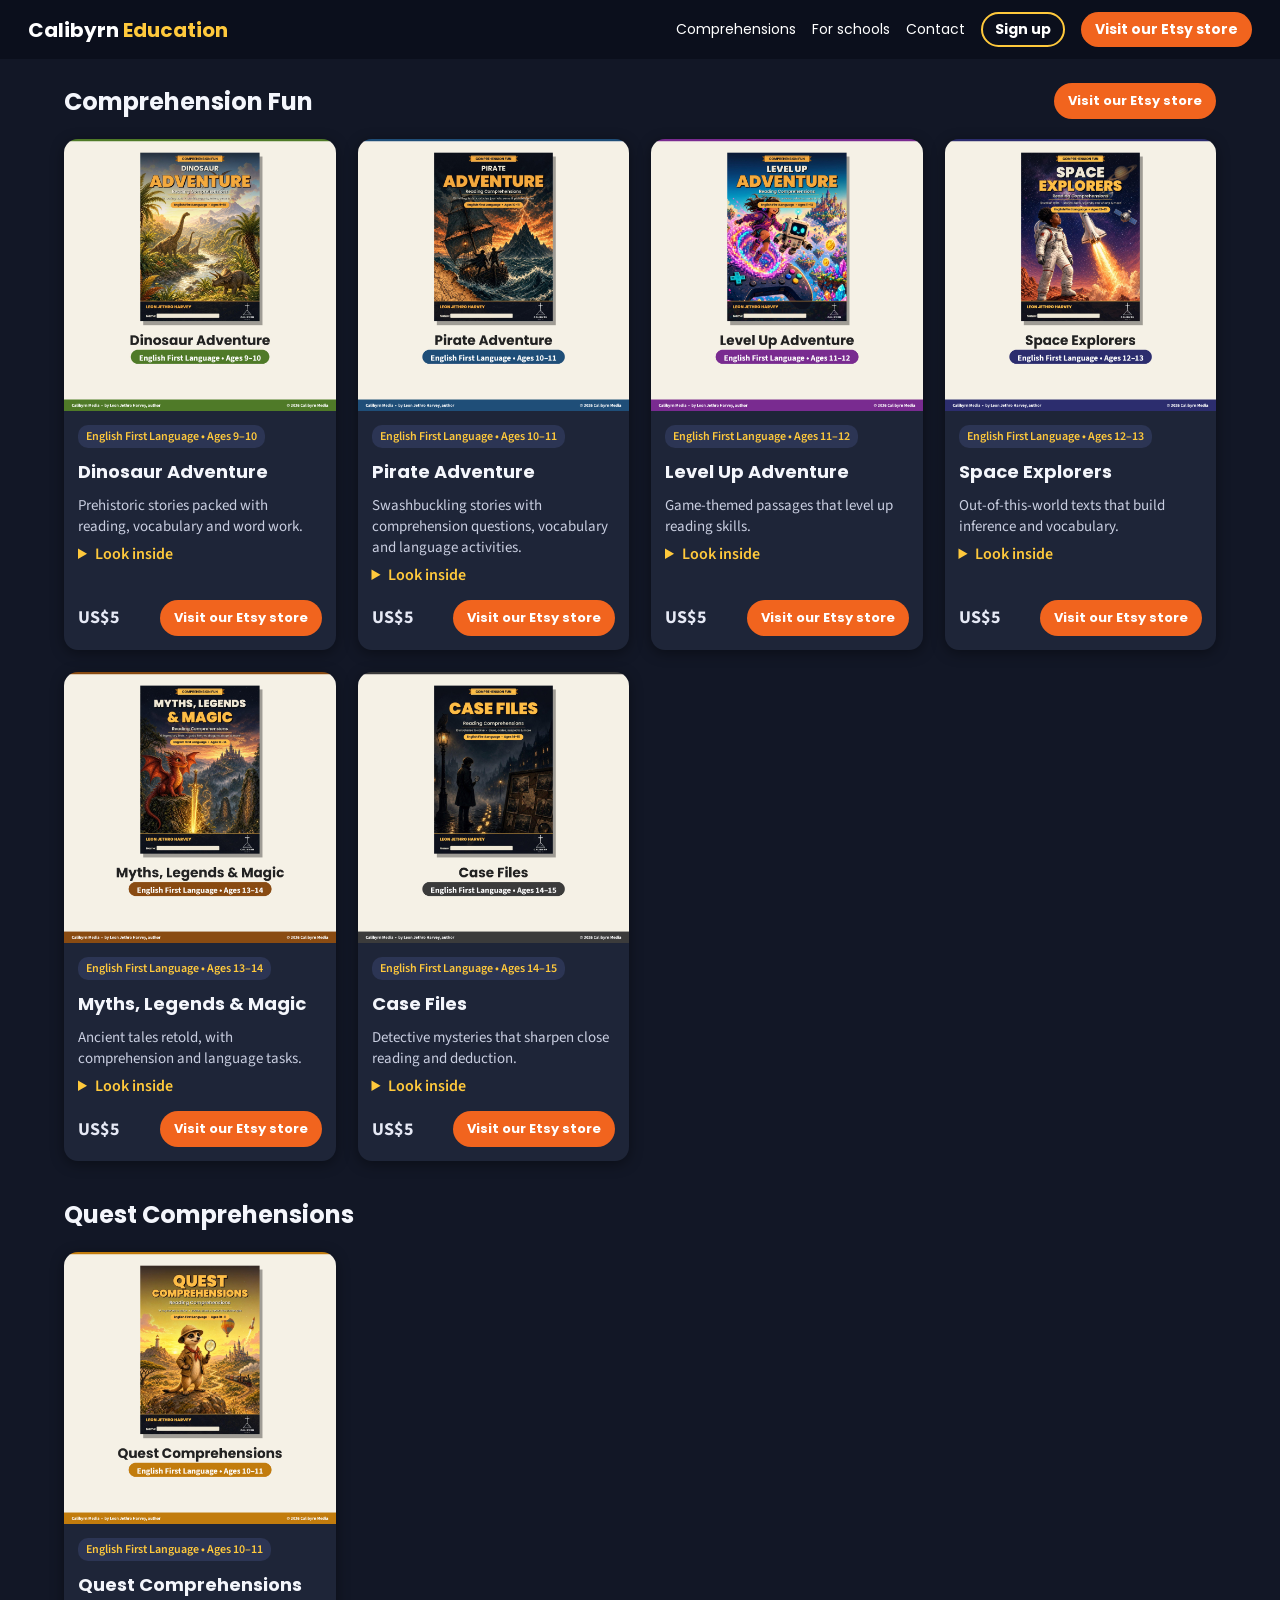
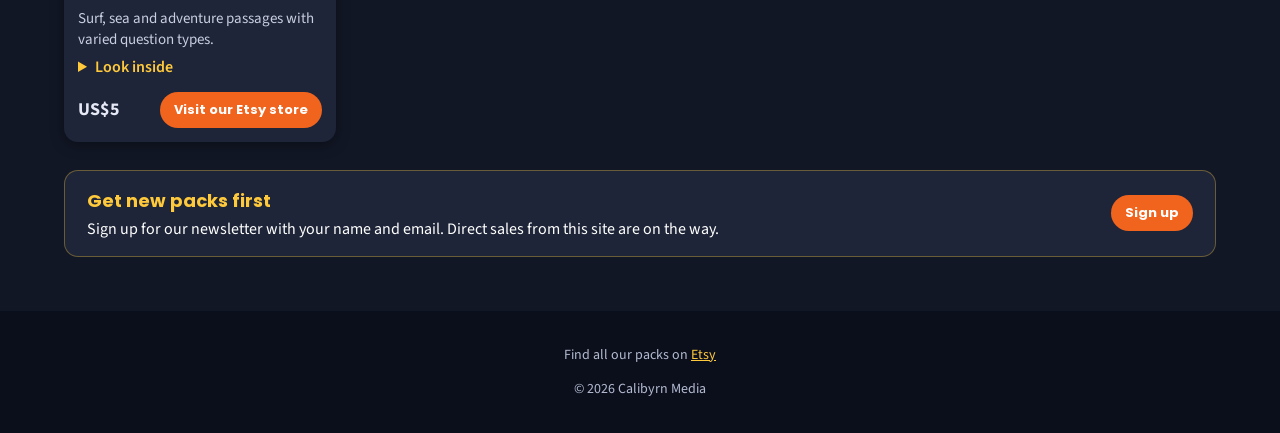
==== index.html @ cc6ab781 "Publish Calibyrn Education site" ====
<!doctype html><html lang="en-ZA"><head><meta charset="utf-8"><meta name="viewport" content="width=device-width,initial-scale=1"><title>Calibyrn Education</title>
<link href="https://fonts.googleapis.com/css2?family=Poppins:wght@500;700&family=Source+Sans+3:wght@400;600&display=swap" rel="stylesheet"><link rel="stylesheet" href="style.css"></head><body>
<header><a class="logo" href="index.html">Calibyrn <span>Education</span></a><nav><a href="index.html">Comprehensions</a><a href="schools.html">For schools</a><a href="contact.html">Contact</a><a class="sign" href="contact.html#signup">Sign up</a><a class="etsy" href="[ETSY LINK]">Visit our Etsy store</a></nav></header><main><div class="bar"><h1>Comprehension Fun</h1><a class="btn etsy" href="[ETSY LINK]">Visit our Etsy store</a></div><section class="grid"><article class="card"><a href="img/dinosaur_etsy_03_example_page.jpg"><img src="img/dinosaur_etsy_01_cover.jpg" alt="Dinosaur Adventure cover"></a><div class="b"><span class="badge">English First Language • Ages 9–10</span><h2>Dinosaur Adventure</h2><p>Prehistoric stories packed with reading, vocabulary and word work.</p>
<details><summary>Look inside</summary><img src="img/dinosaur_etsy_02_inside.jpg" alt="inside"><img src="img/dinosaur_etsy_03_example_page.jpg" alt="example page"></details>
<div class="row"><b>US$5</b><a class="btn etsy" href="[ETSY LINK]">Visit our Etsy store</a></div></div></article><article class="card"><a href="img/pirate_etsy_03_example_page.jpg"><img src="img/pirate_etsy_01_cover.jpg" alt="Pirate Adventure cover"></a><div class="b"><span class="badge">English First Language • Ages 10–11</span><h2>Pirate Adventure</h2><p>Swashbuckling stories with comprehension questions, vocabulary and language activities.</p>
<details><summary>Look inside</summary><img src="img/pirate_etsy_02_inside.jpg" alt="inside"><img src="img/pirate_etsy_03_example_page.jpg" alt="example page"></details>
<div class="row"><b>US$5</b><a class="btn etsy" href="[ETSY LINK]">Visit our Etsy store</a></div></div></article><article class="card"><a href="img/levelup_etsy_03_example_page.jpg"><img src="img/levelup_etsy_01_cover.jpg" alt="Level Up Adventure cover"></a><div class="b"><span class="badge">English First Language • Ages 11–12</span><h2>Level Up Adventure</h2><p>Game-themed passages that level up reading skills.</p>
<details><summary>Look inside</summary><img src="img/levelup_etsy_02_inside.jpg" alt="inside"><img src="img/levelup_etsy_03_example_page.jpg" alt="example page"></details>
<div class="row"><b>US$5</b><a class="btn etsy" href="[ETSY LINK]">Visit our Etsy store</a></div></div></article><article class="card"><a href="img/space_etsy_03_example_page.jpg"><img src="img/space_etsy_01_cover.jpg" alt="Space Explorers cover"></a><div class="b"><span class="badge">English First Language • Ages 12–13</span><h2>Space Explorers</h2><p>Out-of-this-world texts that build inference and vocabulary.</p>
<details><summary>Look inside</summary><img src="img/space_etsy_02_inside.jpg" alt="inside"><img src="img/space_etsy_03_example_page.jpg" alt="example page"></details>
<div class="row"><b>US$5</b><a class="btn etsy" href="[ETSY LINK]">Visit our Etsy store</a></div></div></article><article class="card"><a href="img/myths_etsy_03_example_page.jpg"><img src="img/myths_etsy_01_cover.jpg" alt="Myths, Legends &amp; Magic cover"></a><div class="b"><span class="badge">English First Language • Ages 13–14</span><h2>Myths, Legends &amp; Magic</h2><p>Ancient tales retold, with comprehension and language tasks.</p>
<details><summary>Look inside</summary><img src="img/myths_etsy_02_inside.jpg" alt="inside"><img src="img/myths_etsy_03_example_page.jpg" alt="example page"></details>
<div class="row"><b>US$5</b><a class="btn etsy" href="[ETSY LINK]">Visit our Etsy store</a></div></div></article><article class="card"><a href="img/casefiles_etsy_03_example_page.jpg"><img src="img/casefiles_etsy_01_cover.jpg" alt="Case Files cover"></a><div class="b"><span class="badge">English First Language • Ages 14–15</span><h2>Case Files</h2><p>Detective mysteries that sharpen close reading and deduction.</p>
<details><summary>Look inside</summary><img src="img/casefiles_etsy_02_inside.jpg" alt="inside"><img src="img/casefiles_etsy_03_example_page.jpg" alt="example page"></details>
<div class="row"><b>US$5</b><a class="btn etsy" href="[ETSY LINK]">Visit our Etsy store</a></div></div></article></section><div class="bar sec2"><h1>Quest Comprehensions</h1></div><section class="grid"><article class="card"><a href="img/quest_etsy_03_example_page.jpg"><img src="img/quest_etsy_01_cover.jpg" alt="Quest Comprehensions cover"></a><div class="b"><span class="badge">English First Language • Ages 10–11</span><h2>Quest Comprehensions</h2><p>Surf, sea and adventure passages with varied question types.</p>
<details><summary>Look inside</summary><img src="img/quest_etsy_02_inside.jpg" alt="inside"><img src="img/quest_etsy_03_example_page.jpg" alt="example page"></details>
<div class="row"><b>US$5</b><a class="btn etsy" href="[ETSY LINK]">Visit our Etsy store</a></div></div></article></section><div class="signup"><div><h2>Get new packs first</h2><p>Sign up for our newsletter with your name and email. Direct sales from this site are on the way.</p></div><a class="btn etsy" href="contact.html#signup">Sign up</a></div></main><footer><p>Find all our packs on <a href="[ETSY LINK]">Etsy</a></p><p>© 2026 Calibyrn Media</p></footer></body></html>
---- style.css ----
*{box-sizing:border-box}body{margin:0;font-family:"Source Sans 3",sans-serif;background:#f6f7fb;color:#1d2340}h1,h2,.logo,.btn,nav{font-family:Poppins,sans-serif}
header{display:flex;flex-wrap:wrap;gap:10px;justify-content:space-between;align-items:center;padding:12px 28px;background:#1d2a5c}.logo{color:#fff;text-decoration:none;font-weight:700;font-size:20px}.logo span{color:#ffc93c}
nav{display:flex;gap:16px;align-items:center;flex-wrap:wrap}nav a{color:#fff;text-decoration:none;font-size:14px}nav a.etsy{background:#f1641e;padding:7px 14px;border-radius:20px;font-weight:700}
main{max-width:1200px;margin:auto;padding:24px}.bar{display:flex;justify-content:space-between;align-items:center;flex-wrap:wrap;gap:10px}.bar h1{font-size:24px;margin:0}
.grid{display:grid;grid-template-columns:repeat(auto-fill,minmax(260px,1fr));gap:22px;margin-top:20px}.card{background:#fff;border-radius:14px;overflow:hidden;box-shadow:0 3px 12px #0002;display:flex;flex-direction:column}.card>a img{width:100%;display:block;aspect-ratio:1;object-fit:cover}
.b{padding:14px;display:flex;flex-direction:column;gap:6px;flex:1}.b h2{font-size:18px;margin:4px 0}.b p{margin:0;font-size:15px}.badge{background:#e7ecff;color:#1d2a5c;font-size:12px;font-weight:600;padding:3px 8px;border-radius:10px;align-self:flex-start}
details img{width:100%;margin-top:6px;border:1px solid #ddd}summary{cursor:pointer;color:#1d2a5c;font-weight:600}.row{margin-top:auto;display:flex;flex-wrap:wrap;gap:8px;align-items:center;padding-top:8px}.row b{font-size:18px;margin-right:auto}
.btn{display:inline-block;text-decoration:none;color:#fff;padding:8px 14px;border-radius:20px;font-size:13px;font-weight:700;border:0;cursor:pointer}.btn.etsy{background:#f1641e}

.pg{max-width:720px}form{display:grid;gap:12px}label{display:grid;gap:4px;font-weight:600}input,textarea{padding:9px;border:1px solid #ccd;border-radius:8px;font:inherit}.ck{display:flex;gap:8px}.note{font-size:13px;color:#555}
footer{text-align:center;padding:20px;background:#1d2a5c;color:#cdd3f0;font-size:14px;margin-top:30px}footer a{color:#ffc93c}nav a.sign{border:2px solid #ffc93c;padding:5px 12px;border-radius:20px;font-weight:700}.signup{margin-top:28px;background:#1d2a5c;color:#fff;border-radius:14px;padding:16px 22px;display:flex;justify-content:space-between;align-items:center;gap:12px;flex-wrap:wrap}.signup h2{margin:0;font-size:18px}.signup p{margin:4px 0 0}#signup{margin-top:36px}.sec2{margin-top:36px}
body{background:#121726;color:#e6e9f5}header,footer{background:#0b0f1c}.card{background:#1e2538;box-shadow:0 3px 14px #0006}.b p{color:#c9cee0}.badge{background:#2c3554;color:#ffc93c}
summary{color:#ffc93c}details img{border-color:#333b55}.signup{background:#1e2538;border:1px solid #ffc93c55}.signup h2{color:#ffc93c}
input,textarea{background:#1e2538;color:#f1f3fa;border:1px solid #4a5478}input:focus,textarea:focus{outline:2px solid #ffc93c}.note{color:#b4bad0}
a{color:#ffc93c}.btn,nav a{color:#fff}h1,h2{color:#f4f6fc}footer{color:#b4bad0}input[type=checkbox]{accent-color:#f1641e}
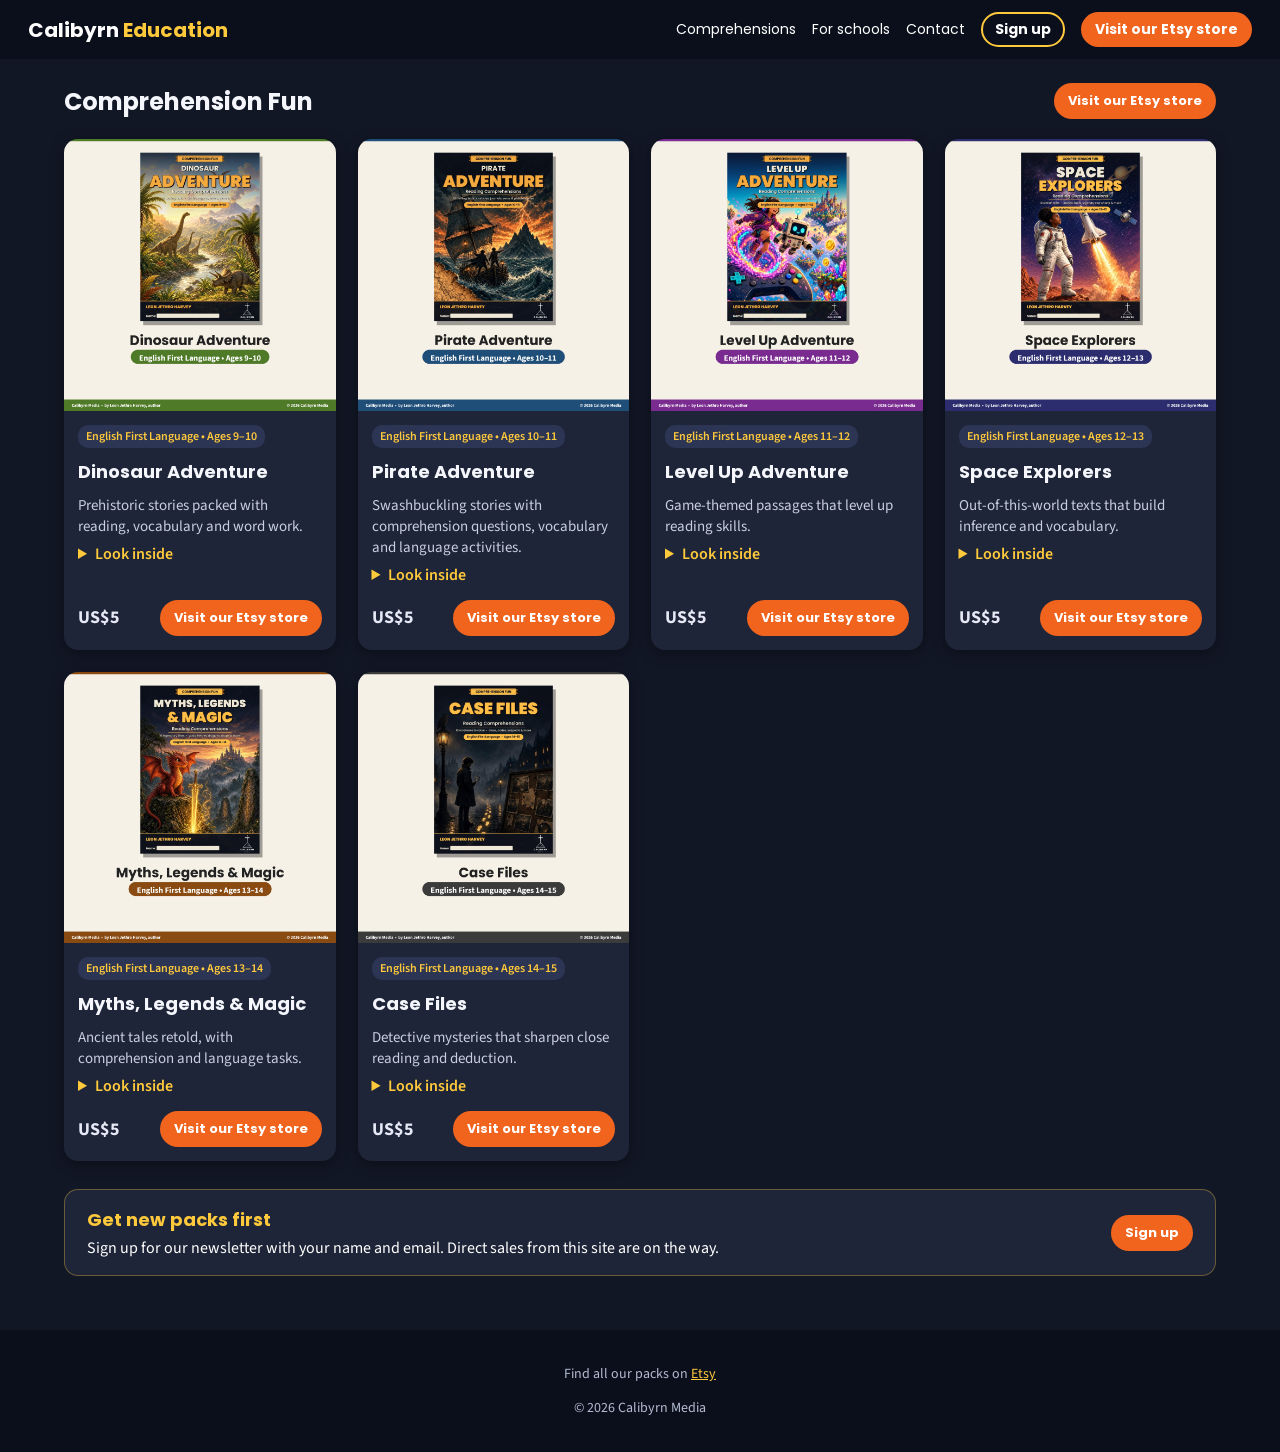
==== commit 3de6e7f8: "Remove Quest Comprehensions from site" ====
--- a/index.html
+++ b/index.html
@@ -12,6 +12,4 @@
 <details><summary>Look inside</summary><img src="img/myths_etsy_02_inside.jpg" alt="inside"><img src="img/myths_etsy_03_example_page.jpg" alt="example page"></details>
 <div class="row"><b>US$5</b><a class="btn etsy" href="[ETSY LINK]">Visit our Etsy store</a></div></div></article><article class="card"><a href="img/casefiles_etsy_03_example_page.jpg"><img src="img/casefiles_etsy_01_cover.jpg" alt="Case Files cover"></a><div class="b"><span class="badge">English First Language • Ages 14–15</span><h2>Case Files</h2><p>Detective mysteries that sharpen close reading and deduction.</p>
 <details><summary>Look inside</summary><img src="img/casefiles_etsy_02_inside.jpg" alt="inside"><img src="img/casefiles_etsy_03_example_page.jpg" alt="example page"></details>
-<div class="row"><b>US$5</b><a class="btn etsy" href="[ETSY LINK]">Visit our Etsy store</a></div></div></article></section><div class="bar sec2"><h1>Quest Comprehensions</h1></div><section class="grid"><article class="card"><a href="img/quest_etsy_03_example_page.jpg"><img src="img/quest_etsy_01_cover.jpg" alt="Quest Comprehensions cover"></a><div class="b"><span class="badge">English First Language • Ages 10–11</span><h2>Quest Comprehensions</h2><p>Surf, sea and adventure passages with varied question types.</p>
-<details><summary>Look inside</summary><img src="img/quest_etsy_02_inside.jpg" alt="inside"><img src="img/quest_etsy_03_example_page.jpg" alt="example page"></details>
 <div class="row"><b>US$5</b><a class="btn etsy" href="[ETSY LINK]">Visit our Etsy store</a></div></div></article></section><div class="signup"><div><h2>Get new packs first</h2><p>Sign up for our newsletter with your name and email. Direct sales from this site are on the way.</p></div><a class="btn etsy" href="contact.html#signup">Sign up</a></div></main><footer><p>Find all our packs on <a href="[ETSY LINK]">Etsy</a></p><p>© 2026 Calibyrn Media</p></footer></body></html>
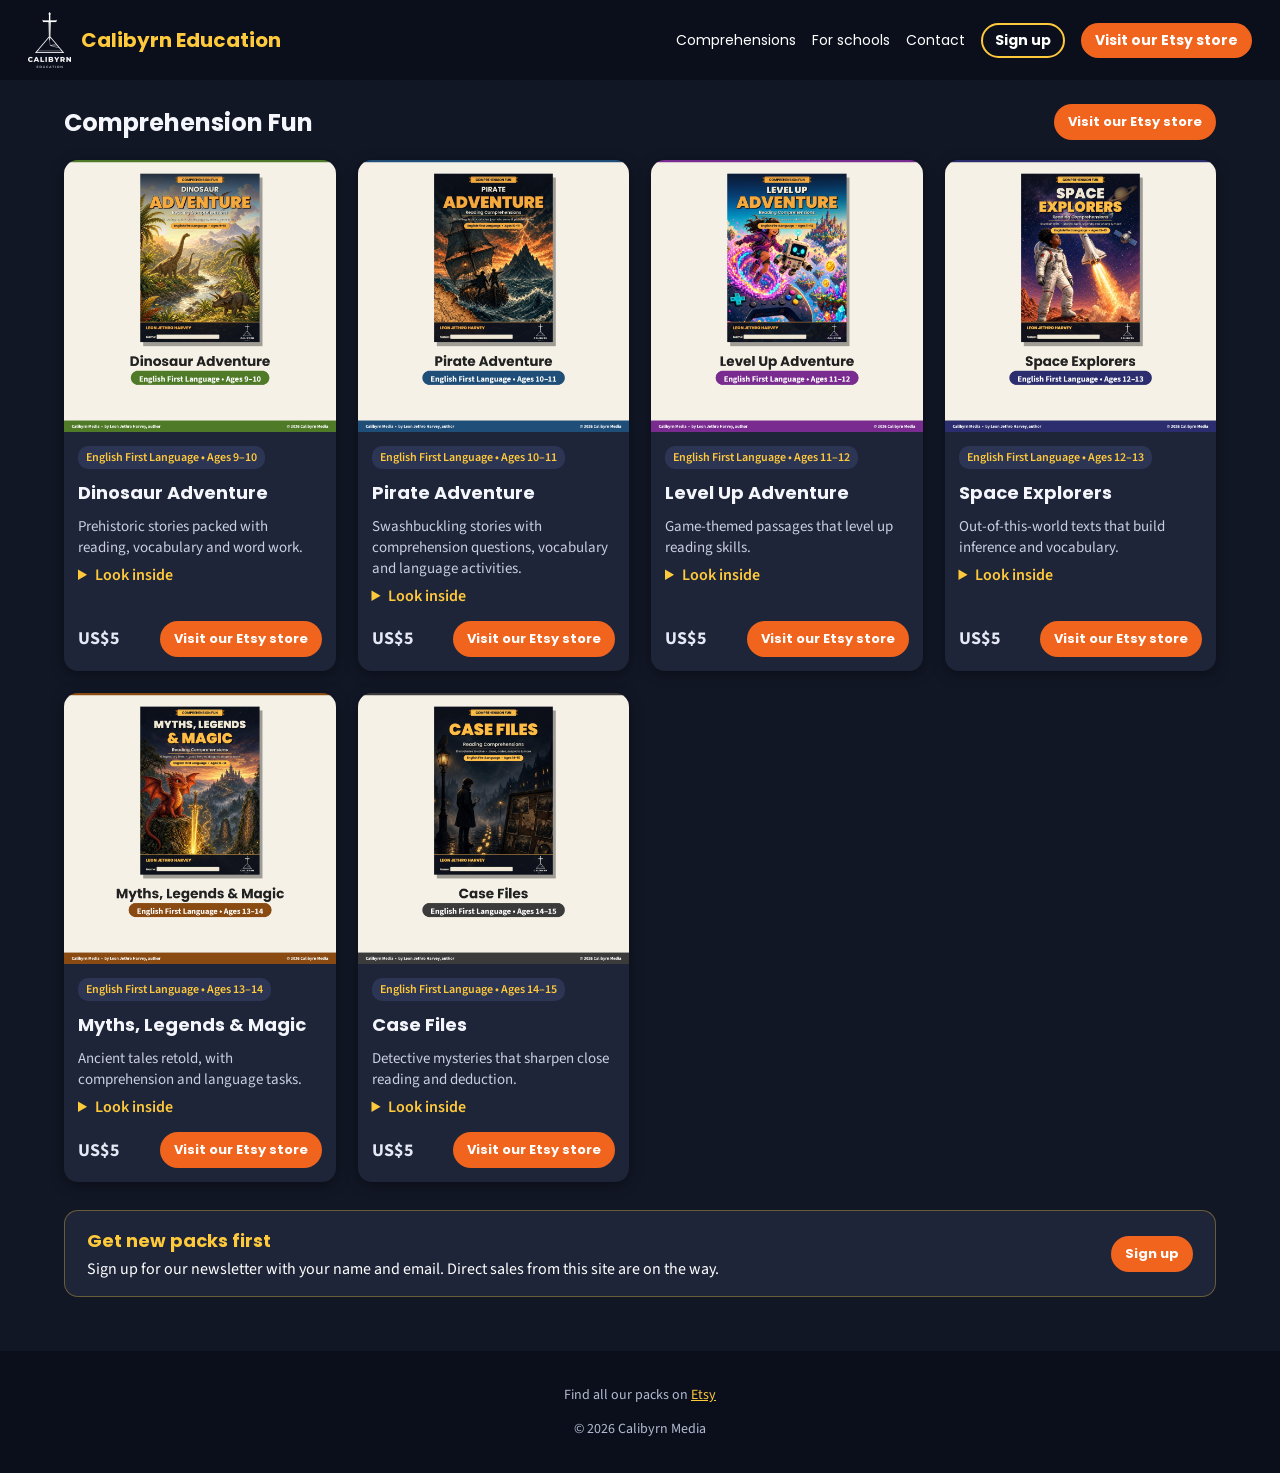
==== commit 75ec9f08: "Add Calibyrn Education logo to header" ====
--- a/index.html
+++ b/index.html
@@ -1,6 +1,6 @@
 <!doctype html><html lang="en-ZA"><head><meta charset="utf-8"><meta name="viewport" content="width=device-width,initial-scale=1"><title>Calibyrn Education</title>
 <link href="https://fonts.googleapis.com/css2?family=Poppins:wght@500;700&family=Source+Sans+3:wght@400;600&display=swap" rel="stylesheet"><link rel="stylesheet" href="style.css"></head><body>
-<header><a class="logo" href="index.html">Calibyrn <span>Education</span></a><nav><a href="index.html">Comprehensions</a><a href="schools.html">For schools</a><a href="contact.html">Contact</a><a class="sign" href="contact.html#signup">Sign up</a><a class="etsy" href="[ETSY LINK]">Visit our Etsy store</a></nav></header><main><div class="bar"><h1>Comprehension Fun</h1><a class="btn etsy" href="[ETSY LINK]">Visit our Etsy store</a></div><section class="grid"><article class="card"><a href="img/dinosaur_etsy_03_example_page.jpg"><img src="img/dinosaur_etsy_01_cover.jpg" alt="Dinosaur Adventure cover"></a><div class="b"><span class="badge">English First Language • Ages 9–10</span><h2>Dinosaur Adventure</h2><p>Prehistoric stories packed with reading, vocabulary and word work.</p>
+<header><a class="logo" href="index.html"><img src="img/calibyrn_logo_w.png" alt="Calibyrn Education" height="56"><span class="lt">Calibyrn <span>Education</span></span></a><nav><a href="index.html">Comprehensions</a><a href="schools.html">For schools</a><a href="contact.html">Contact</a><a class="sign" href="contact.html#signup">Sign up</a><a class="etsy" href="[ETSY LINK]">Visit our Etsy store</a></nav></header><main><div class="bar"><h1>Comprehension Fun</h1><a class="btn etsy" href="[ETSY LINK]">Visit our Etsy store</a></div><section class="grid"><article class="card"><a href="img/dinosaur_etsy_03_example_page.jpg"><img src="img/dinosaur_etsy_01_cover.jpg" alt="Dinosaur Adventure cover"></a><div class="b"><span class="badge">English First Language • Ages 9–10</span><h2>Dinosaur Adventure</h2><p>Prehistoric stories packed with reading, vocabulary and word work.</p>
 <details><summary>Look inside</summary><img src="img/dinosaur_etsy_02_inside.jpg" alt="inside"><img src="img/dinosaur_etsy_03_example_page.jpg" alt="example page"></details>
 <div class="row"><b>US$5</b><a class="btn etsy" href="[ETSY LINK]">Visit our Etsy store</a></div></div></article><article class="card"><a href="img/pirate_etsy_03_example_page.jpg"><img src="img/pirate_etsy_01_cover.jpg" alt="Pirate Adventure cover"></a><div class="b"><span class="badge">English First Language • Ages 10–11</span><h2>Pirate Adventure</h2><p>Swashbuckling stories with comprehension questions, vocabulary and language activities.</p>
 <details><summary>Look inside</summary><img src="img/pirate_etsy_02_inside.jpg" alt="inside"><img src="img/pirate_etsy_03_example_page.jpg" alt="example page"></details>
--- a/style.css
+++ b/style.css
@@ -12,4 +12,5 @@
 body{background:#121726;color:#e6e9f5}header,footer{background:#0b0f1c}.card{background:#1e2538;box-shadow:0 3px 14px #0006}.b p{color:#c9cee0}.badge{background:#2c3554;color:#ffc93c}
 summary{color:#ffc93c}details img{border-color:#333b55}.signup{background:#1e2538;border:1px solid #ffc93c55}.signup h2{color:#ffc93c}
 input,textarea{background:#1e2538;color:#f1f3fa;border:1px solid #4a5478}input:focus,textarea:focus{outline:2px solid #ffc93c}.note{color:#b4bad0}
-a{color:#ffc93c}.btn,nav a{color:#fff}h1,h2{color:#f4f6fc}footer{color:#b4bad0}input[type=checkbox]{accent-color:#f1641e}+a{color:#ffc93c}.btn,nav a{color:#fff}h1,h2{color:#f4f6fc}footer{color:#b4bad0}input[type=checkbox]{accent-color:#f1641e}.logo{display:inline-flex;align-items:center;gap:10px}.logo img{height:56px;width:auto;display:block}
+@media(max-width:600px){header{padding:10px 16px}.logo img{height:44px}.logo{font-size:17px}}
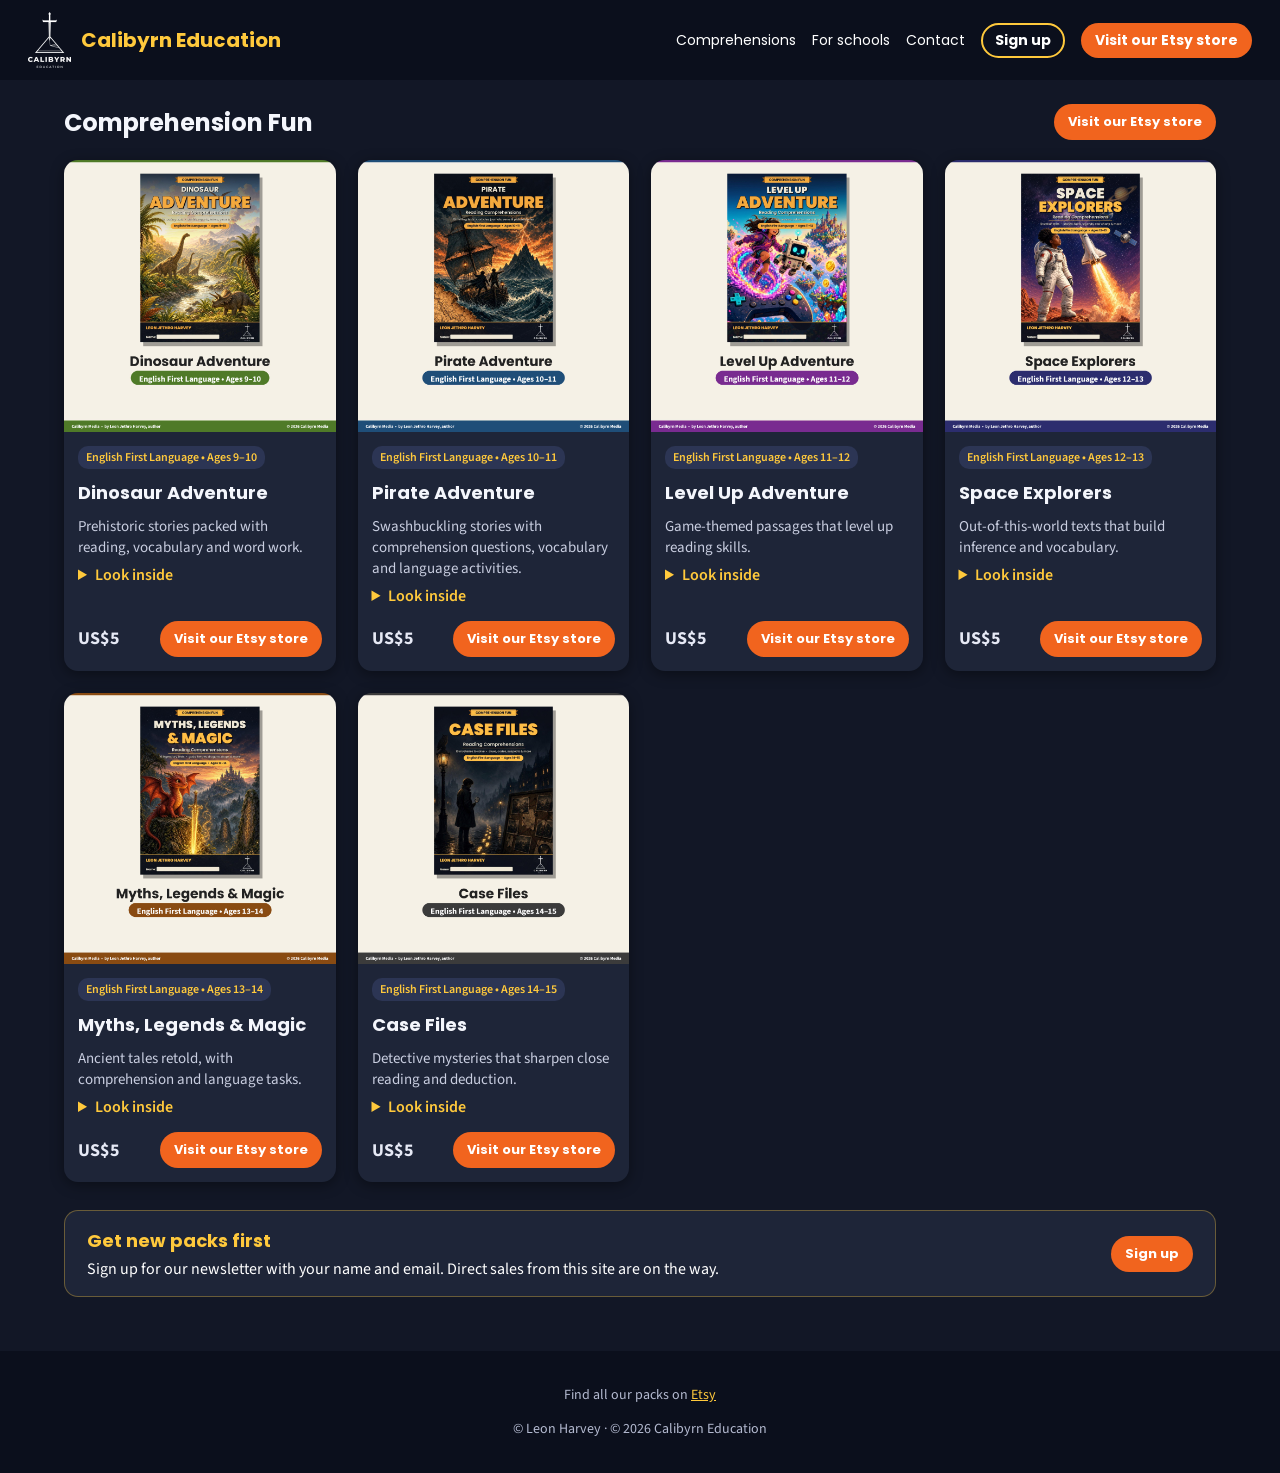
==== commit a213e19d: "Publisher: Calibyrn Education in footer, contact, schools" ====
--- a/index.html
+++ b/index.html
@@ -12,4 +12,4 @@
 <details><summary>Look inside</summary><img src="img/myths_etsy_02_inside.jpg" alt="inside"><img src="img/myths_etsy_03_example_page.jpg" alt="example page"></details>
 <div class="row"><b>US$5</b><a class="btn etsy" href="[ETSY LINK]">Visit our Etsy store</a></div></div></article><article class="card"><a href="img/casefiles_etsy_03_example_page.jpg"><img src="img/casefiles_etsy_01_cover.jpg" alt="Case Files cover"></a><div class="b"><span class="badge">English First Language • Ages 14–15</span><h2>Case Files</h2><p>Detective mysteries that sharpen close reading and deduction.</p>
 <details><summary>Look inside</summary><img src="img/casefiles_etsy_02_inside.jpg" alt="inside"><img src="img/casefiles_etsy_03_example_page.jpg" alt="example page"></details>
-<div class="row"><b>US$5</b><a class="btn etsy" href="[ETSY LINK]">Visit our Etsy store</a></div></div></article></section><div class="signup"><div><h2>Get new packs first</h2><p>Sign up for our newsletter with your name and email. Direct sales from this site are on the way.</p></div><a class="btn etsy" href="contact.html#signup">Sign up</a></div></main><footer><p>Find all our packs on <a href="[ETSY LINK]">Etsy</a></p><p>© 2026 Calibyrn Media</p></footer></body></html>+<div class="row"><b>US$5</b><a class="btn etsy" href="[ETSY LINK]">Visit our Etsy store</a></div></div></article></section><div class="signup"><div><h2>Get new packs first</h2><p>Sign up for our newsletter with your name and email. Direct sales from this site are on the way.</p></div><a class="btn etsy" href="contact.html#signup">Sign up</a></div></main><footer><p>Find all our packs on <a href="[ETSY LINK]">Etsy</a></p><p>© Leon Harvey · © 2026 Calibyrn Education</p></footer></body></html>
